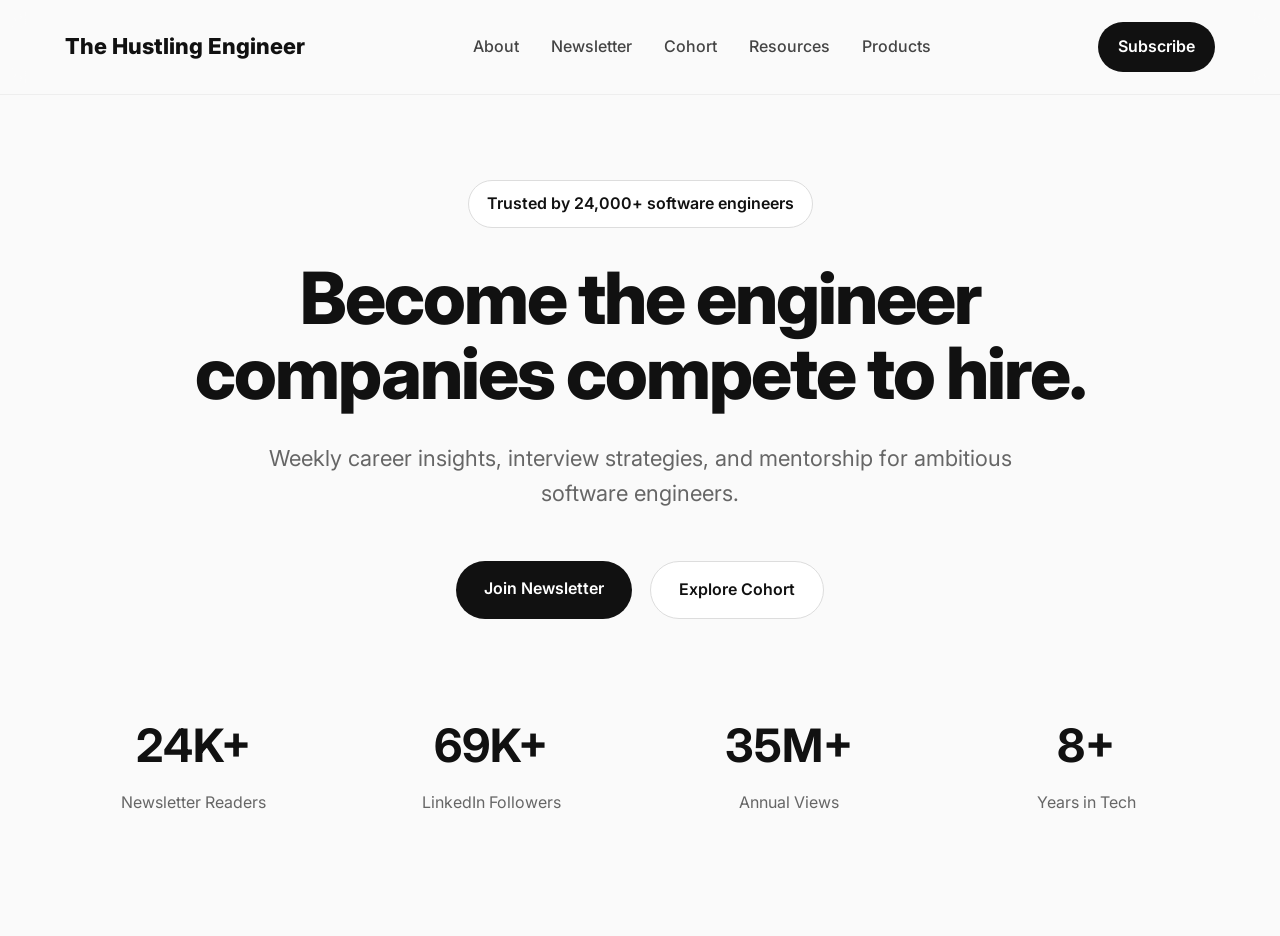
==== index.html @ dbf9c0c5 "Initial project structure" ====
<!DOCTYPE html>
<html lang="en">
<head>
    <meta charset="UTF-8">
    <meta name="viewport" content="width=device-width, initial-scale=1.0">

    <title>The Hustling Engineer | Hemant Pandey</title>

    <meta name="description" content="Helping software engineers land better jobs, earn more, and build leverage.">

    <link rel="preconnect" href="https://fonts.googleapis.com">
    <link rel="preconnect" href="https://fonts.gstatic.com" crossorigin>

    <link href="https://fonts.googleapis.com/css2?family=Inter:wght@300;400;500;600;700;800&display=swap" rel="stylesheet">

    <link rel="stylesheet" href="css/style.css">
</head>

<body>

<header>

    <div class="container nav">

        <div class="logo">
            The Hustling Engineer
        </div>

        <nav>

            <a href="#">About</a>

            <a href="#">Newsletter</a>

            <a href="#">Cohort</a>

            <a href="#">Resources</a>

            <a href="#">Products</a>

        </nav>

        <a class="btn btn-small" href="#">
            Subscribe
        </a>

    </div>

</header>

<section class="hero">

<div class="container">

<div class="eyebrow">

Trusted by 24,000+ software engineers

</div>

<h1>

Become the engineer

companies compete to hire.

</h1>

<p>

Weekly career insights, interview strategies, and mentorship for ambitious software engineers.

</p>

<div class="hero-buttons">

<a href="#" class="btn">

Join Newsletter

</a>

<a href="#" class="btn secondary">

Explore Cohort

</a>

</div>

<div class="stats">

<div>

<h2>24K+</h2>

<span>Newsletter Readers</span>

</div>

<div>

<h2>69K+</h2>

<span>LinkedIn Followers</span>

</div>

<div>

<h2>35M+</h2>

<span>Annual Views</span>

</div>

<div>

<h2>8+</h2>

<span>Years in Tech</span>

</div>

</div>

</div>

</section>

</body>
</html>
---- css/style.css ----
*{
margin:0;
padding:0;
box-sizing:border-box;
}

body{

font-family:Inter,sans-serif;

background:#FAFAFA;

color:#111;

line-height:1.6;

}

.container{

width:min(1150px,90%);

margin:auto;

}

header{

position:fixed;

top:0;

width:100%;

background:rgba(250,250,250,.8);

backdrop-filter:blur(12px);

border-bottom:1px solid #eee;

z-index:1000;

}

.nav{

display:flex;

justify-content:space-between;

align-items:center;

padding:22px 0;

}

.logo{

font-size:22px;

font-weight:800;

}

nav{

display:flex;

gap:32px;

}

nav a{

text-decoration:none;

color:#444;

font-weight:500;

transition:.2s;

}

nav a:hover{

color:#111;

}

.btn{

padding:15px 28px;

background:#111;

color:white;

text-decoration:none;

border-radius:999px;

font-weight:600;

transition:.3s;

display:inline-block;

}

.btn:hover{

transform:translateY(-2px);

}

.secondary{

background:white;

color:#111;

border:1px solid #ddd;

}

.btn-small{

padding:12px 20px;

}

.hero{

padding-top:180px;

padding-bottom:120px;

text-align:center;

}

.eyebrow{

display:inline-block;

padding:10px 18px;

border-radius:999px;

background:white;

border:1px solid #ddd;

font-weight:600;

margin-bottom:32px;

}

.hero h1{

font-size:72px;

line-height:1.05;

max-width:900px;

margin:auto;

font-weight:800;

letter-spacing:-2px;

}

.hero p{

font-size:22px;

color:#666;

max-width:760px;

margin:30px auto;

}

.hero-buttons{

display:flex;

justify-content:center;

gap:18px;

margin-top:50px;

}

.stats{

margin-top:90px;

display:grid;

grid-template-columns:repeat(4,1fr);

gap:40px;

}

.stats h2{

font-size:46px;

margin-bottom:8px;

}

.stats span{

color:#666;

}
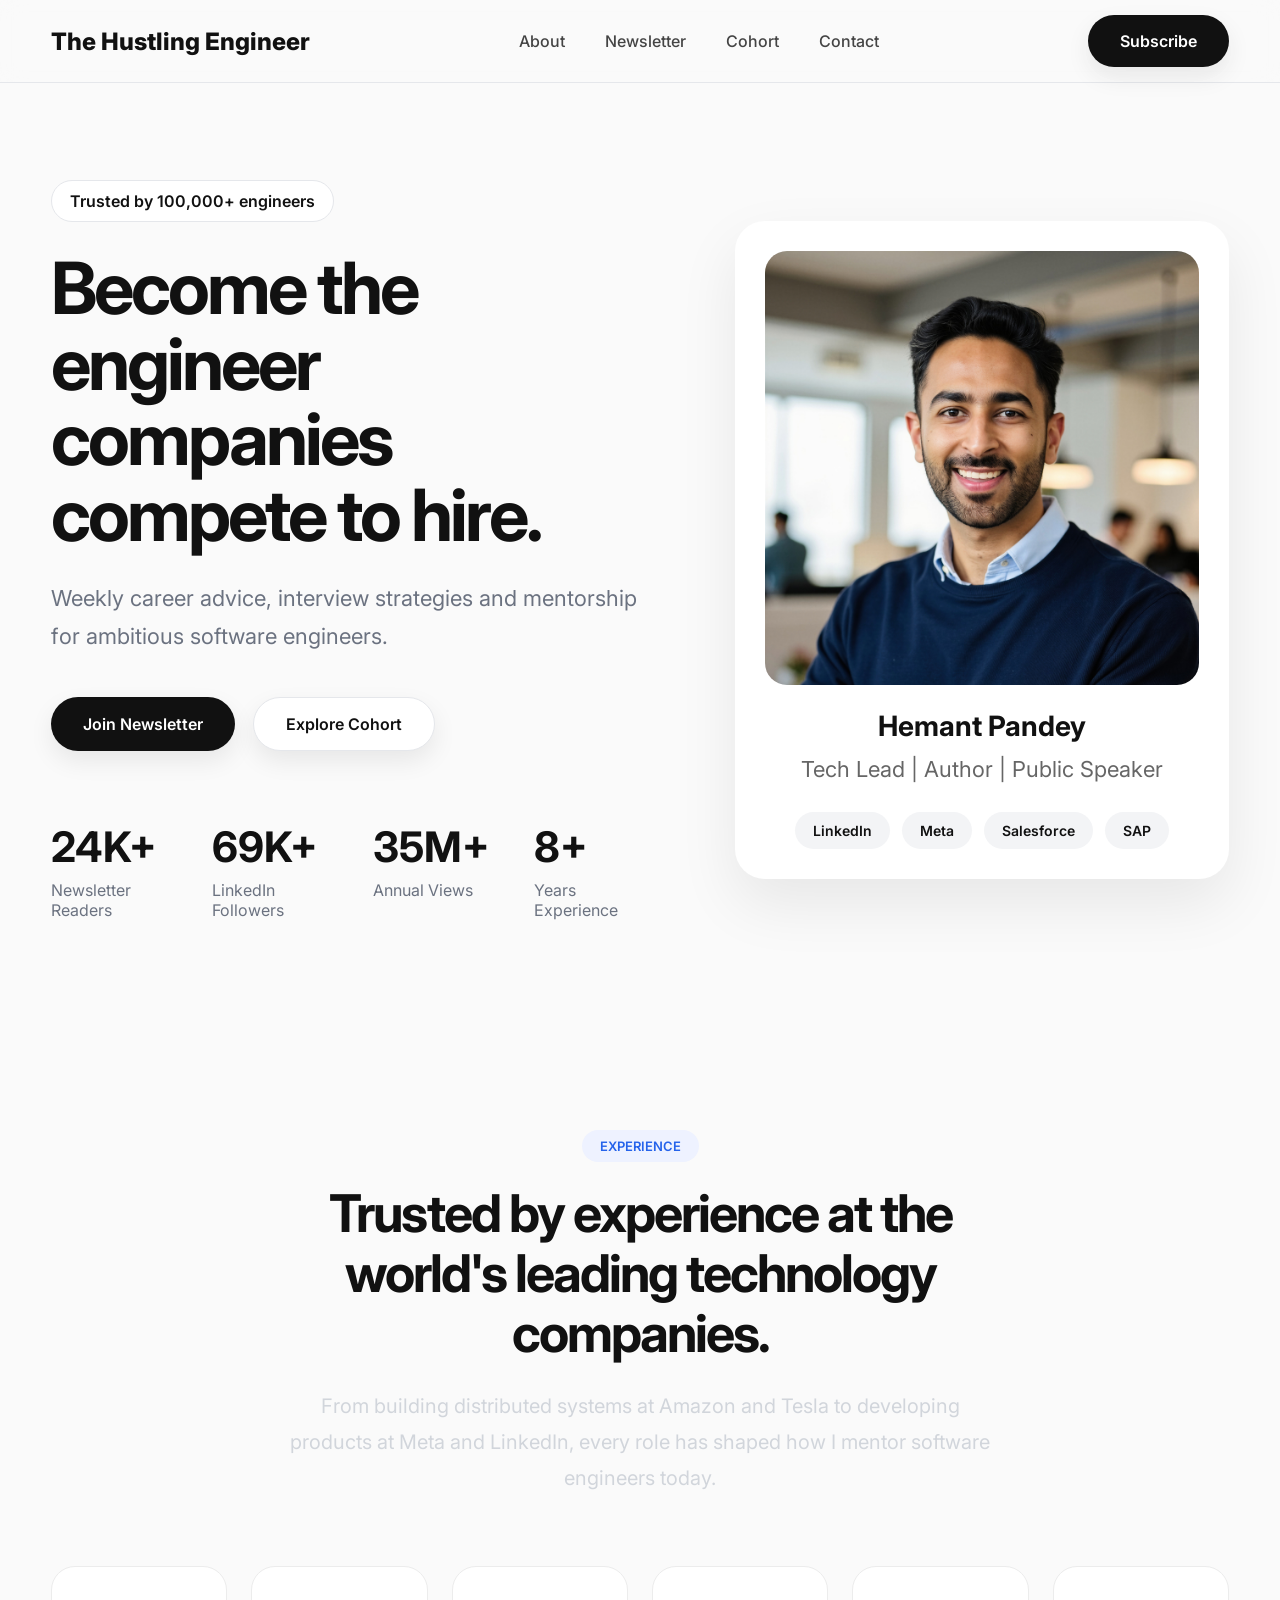
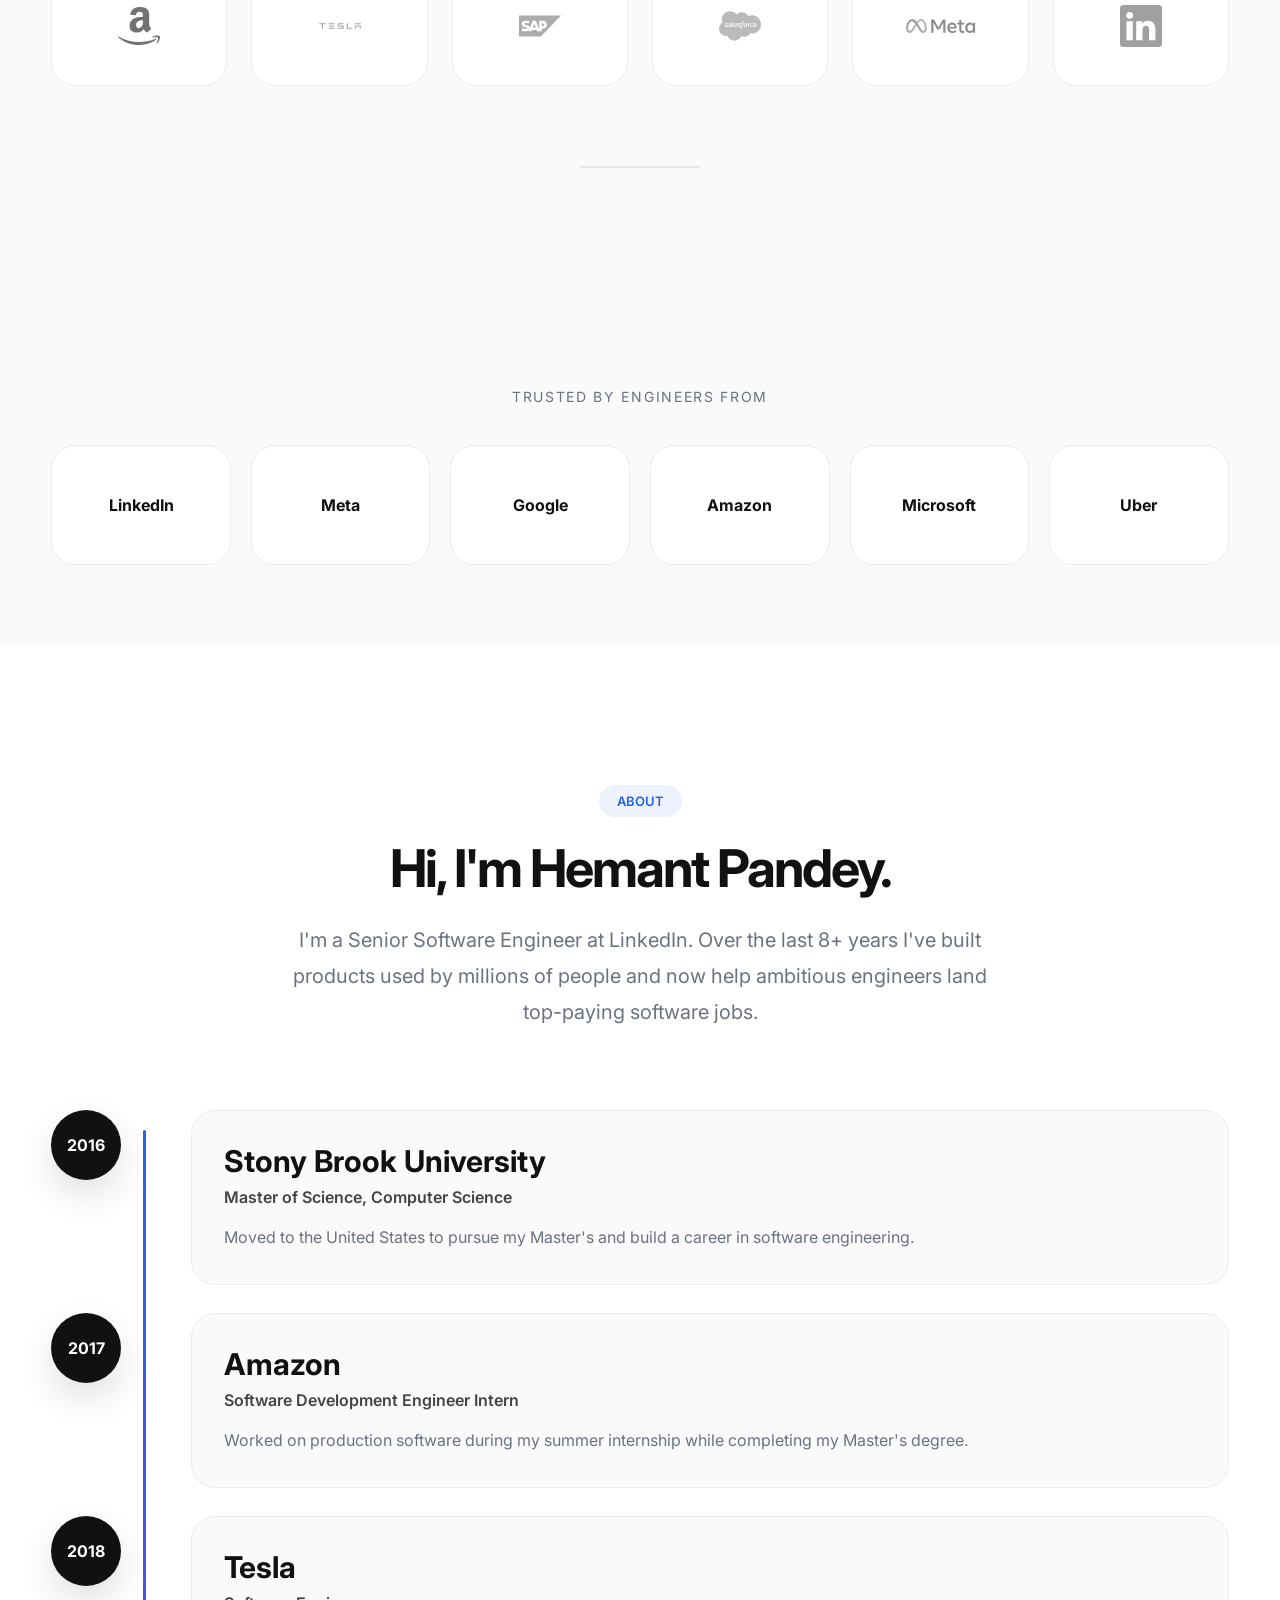
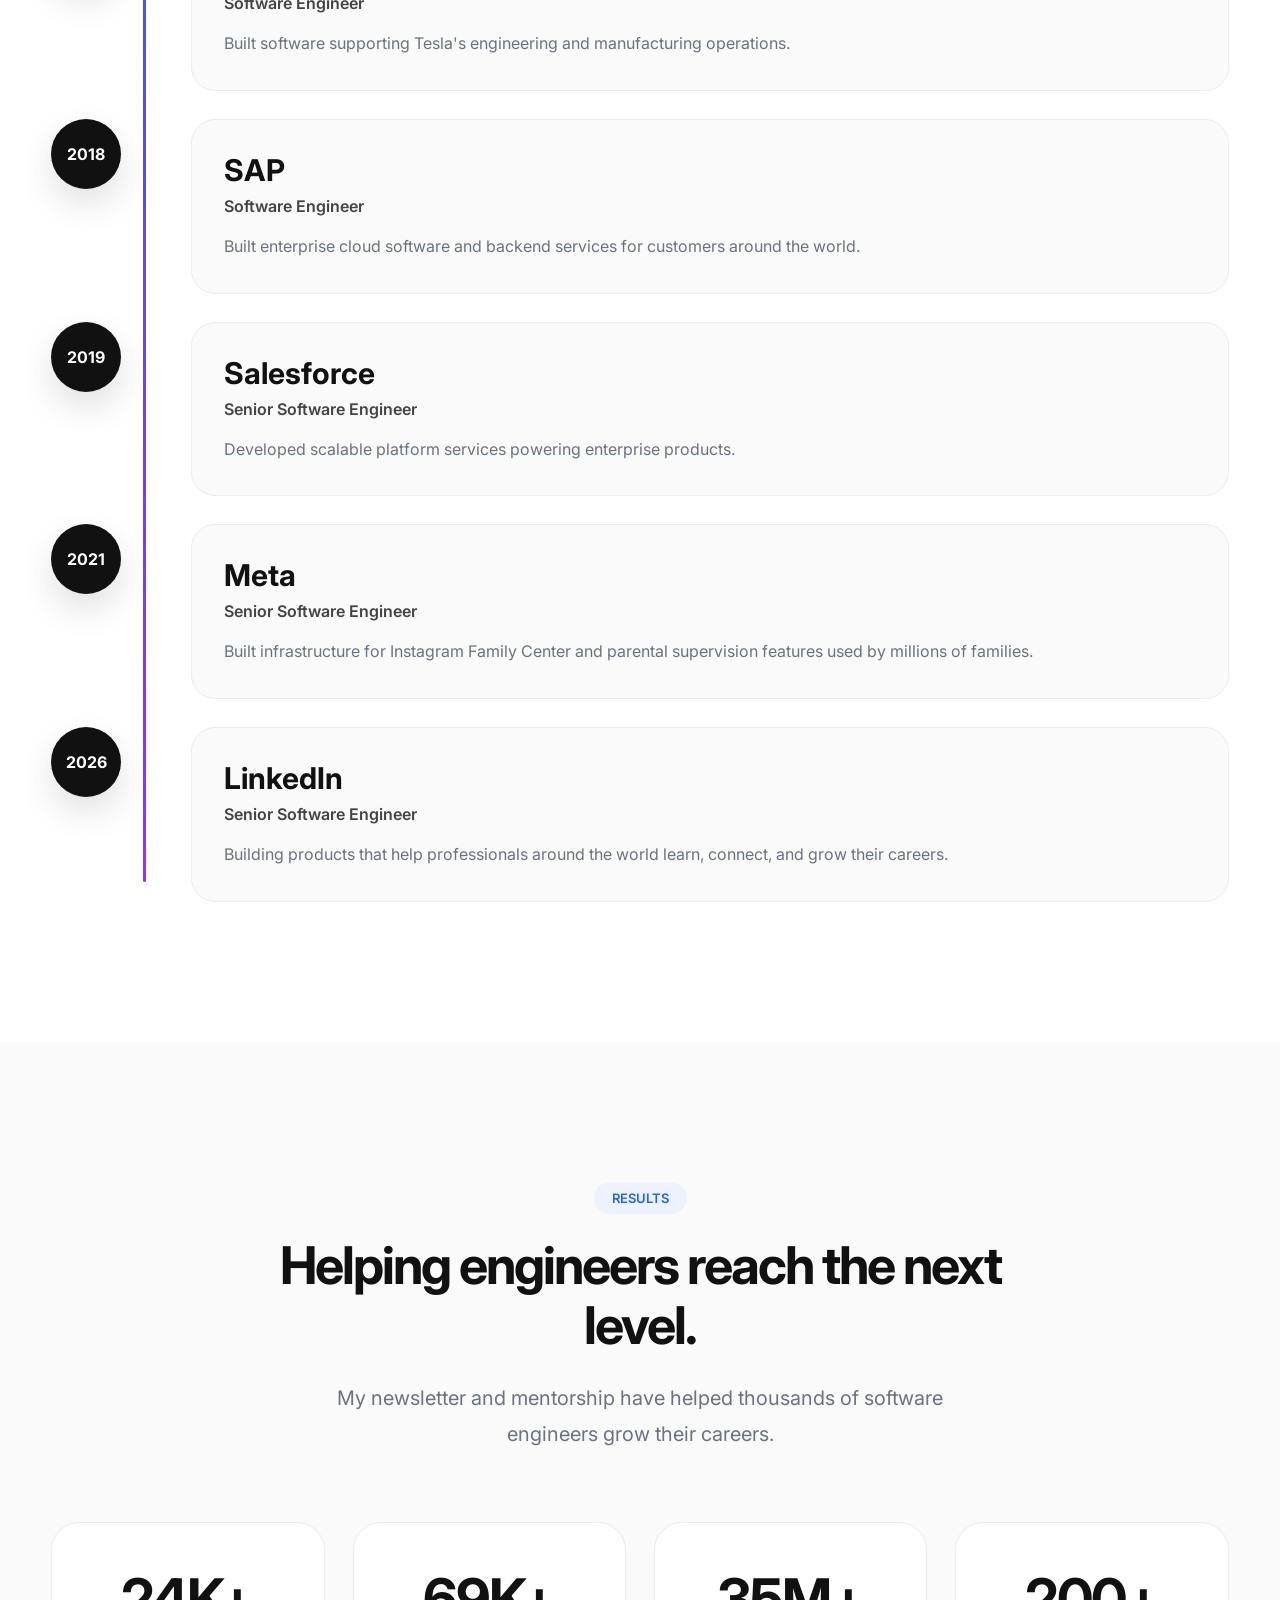
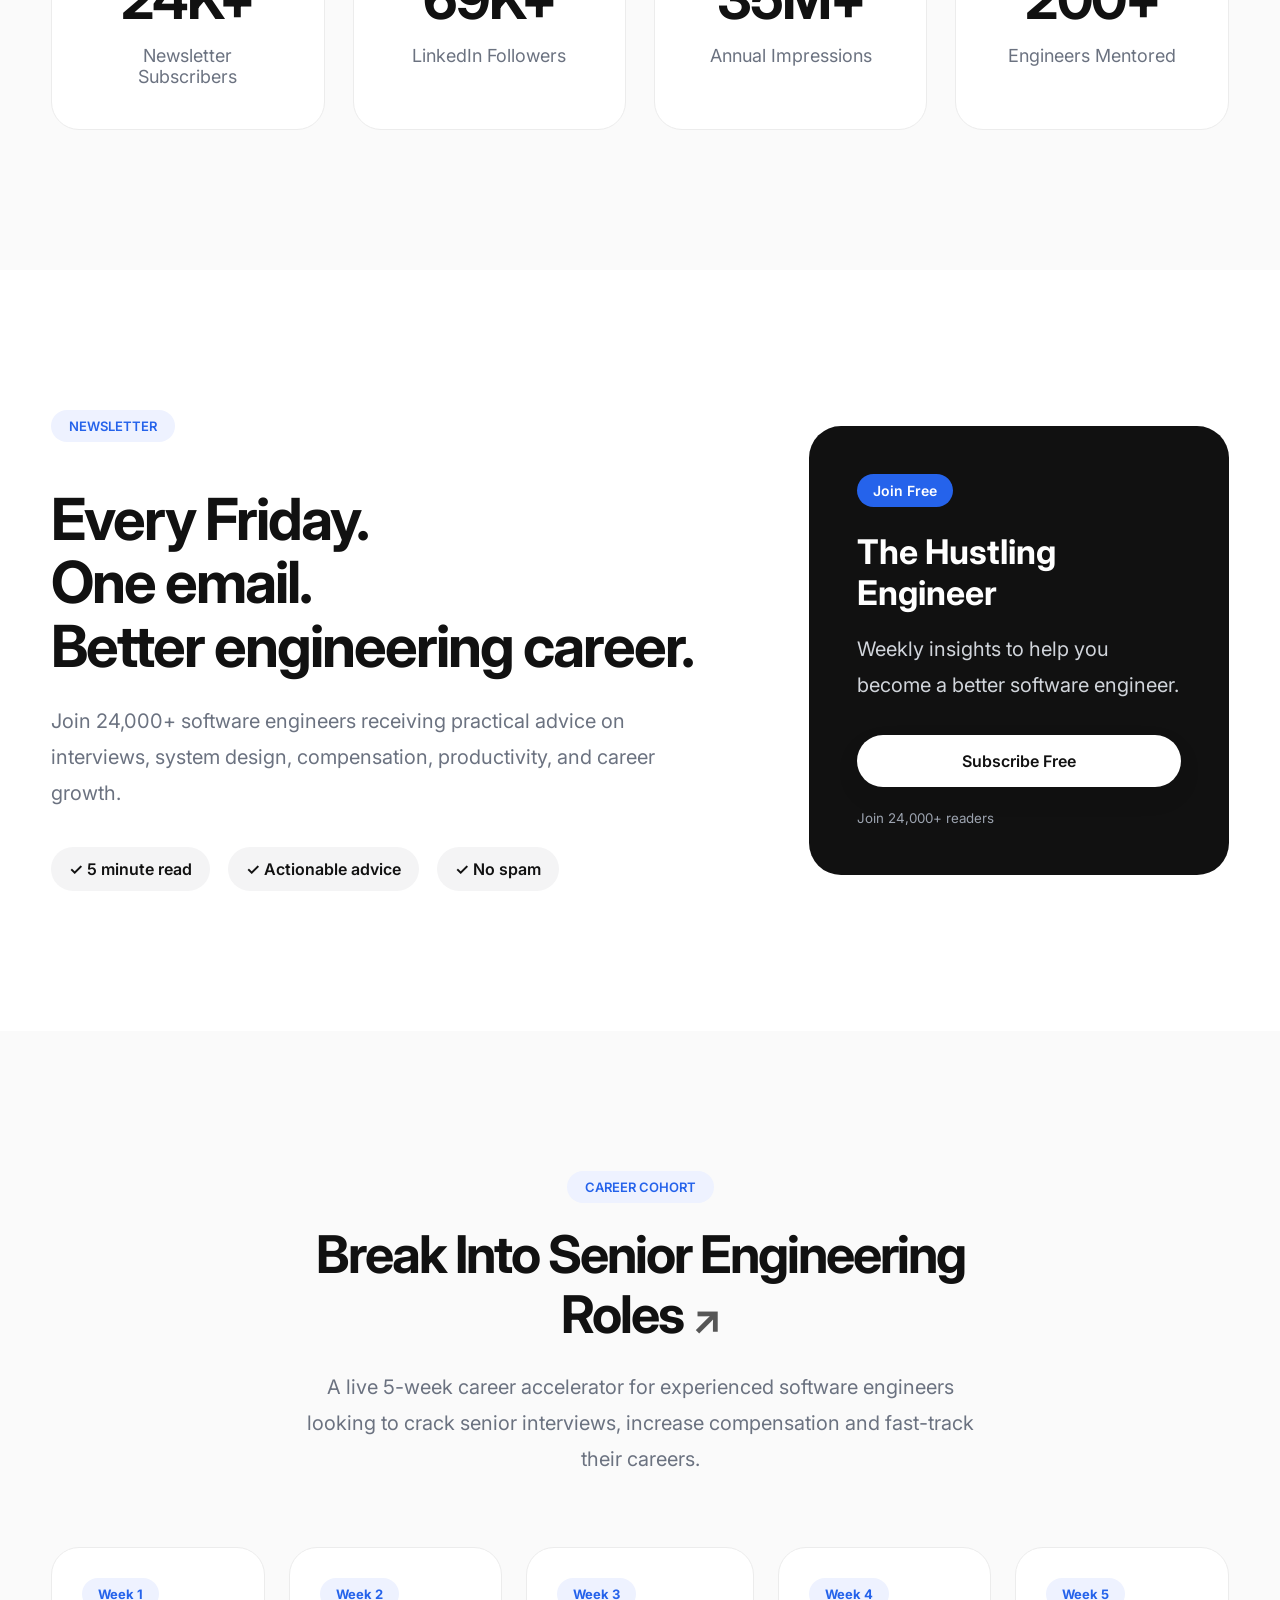
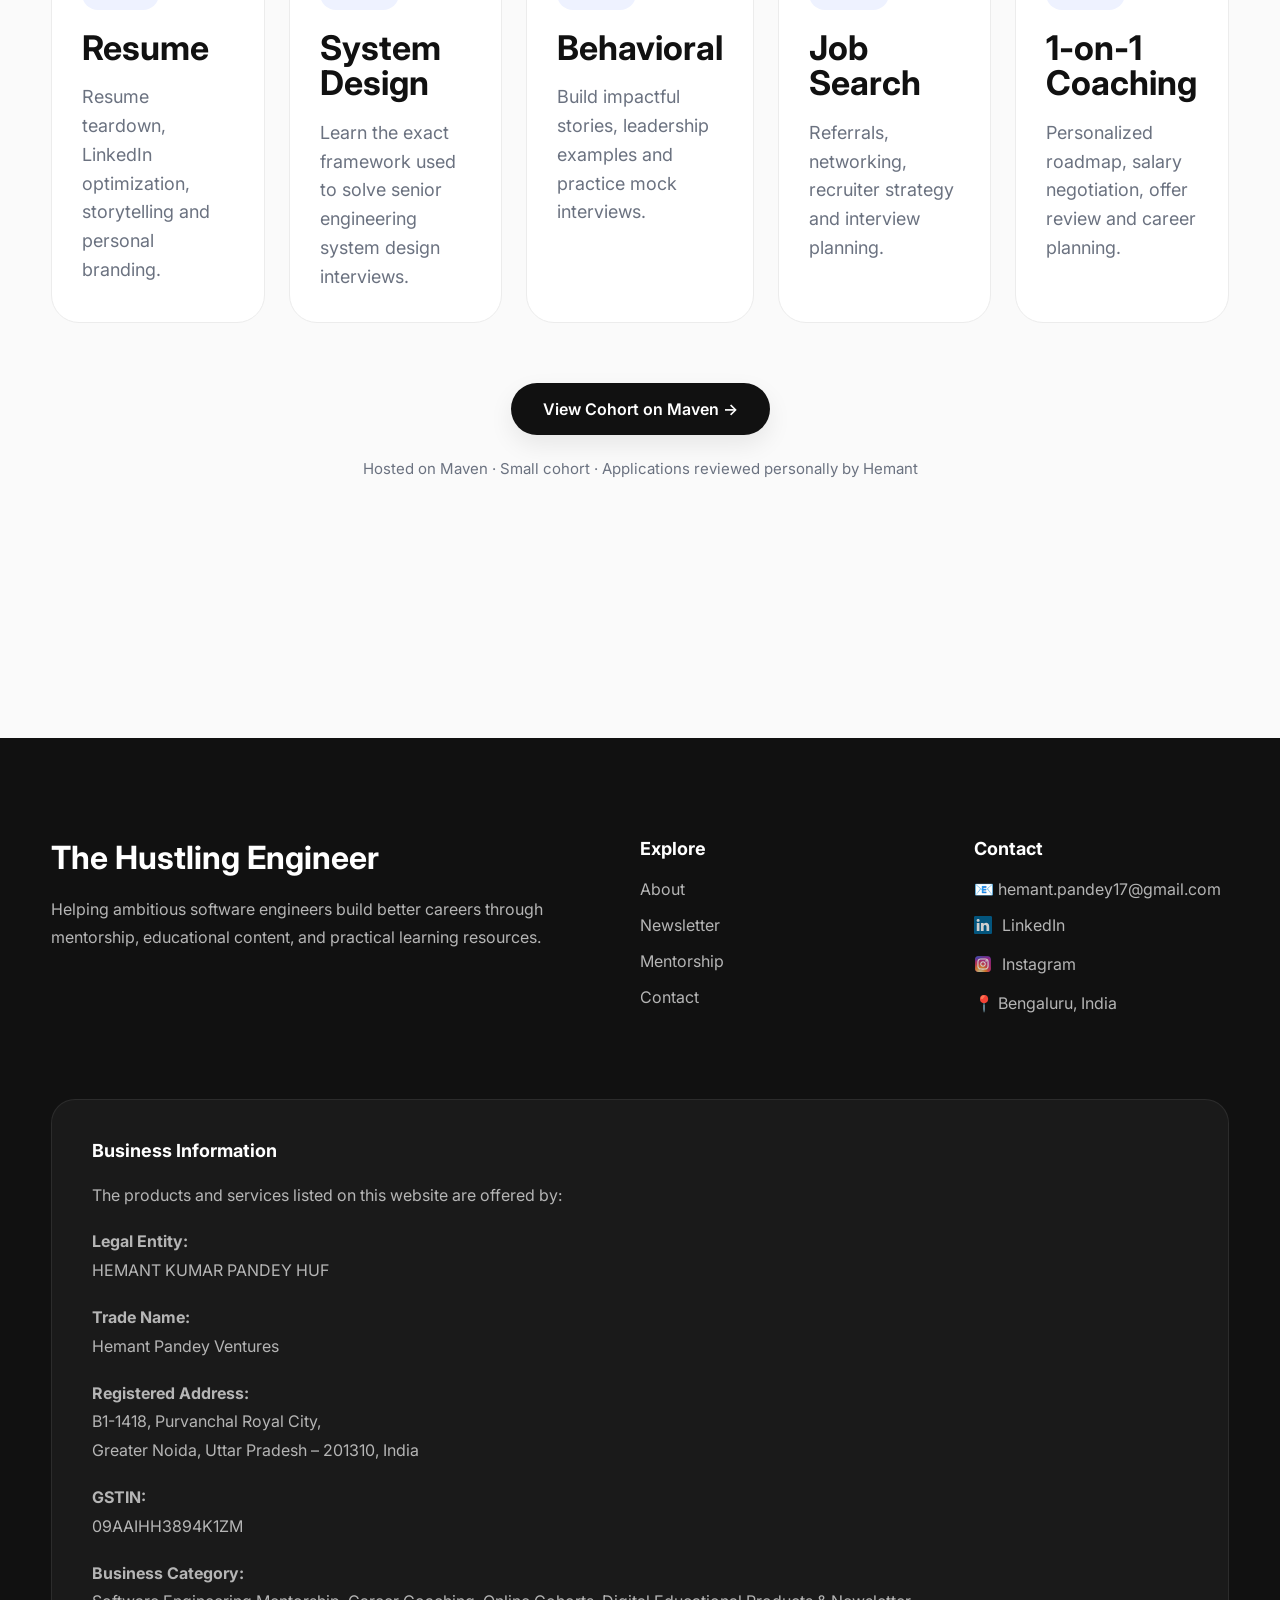
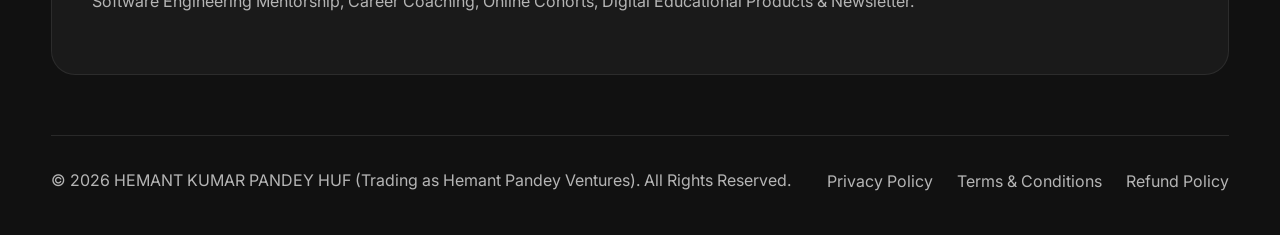
==== commit 6e1bb196: "Launch v1 website" ====
--- a/index.html
+++ b/index.html
@@ -1,132 +1,823 @@
 <!DOCTYPE html>
 <html lang="en">
+
 <head>
+
     <meta charset="UTF-8">
     <meta name="viewport" content="width=device-width, initial-scale=1.0">
 
-    <title>The Hustling Engineer | Hemant Pandey</title>
-
-    <meta name="description" content="Helping software engineers land better jobs, earn more, and build leverage.">
-
+    <title>The Hustling Engineer</title>
+
+    <meta name="description" content="Helping ambitious software engineers level up their careers.">
+
+    <!-- Fonts -->
     <link rel="preconnect" href="https://fonts.googleapis.com">
     <link rel="preconnect" href="https://fonts.gstatic.com" crossorigin>
 
-    <link href="https://fonts.googleapis.com/css2?family=Inter:wght@300;400;500;600;700;800&display=swap" rel="stylesheet">
-
+    <link href="https://fonts.googleapis.com/css2?family=Inter:wght@300;400;500;600;700;800&display=swap"
+        rel="stylesheet">
+
+    <!-- CSS -->
     <link rel="stylesheet" href="css/style.css">
+    <link rel="stylesheet" href="css/responsive.css">
+
 </head>
 
 <body>
 
-<header>
-
-    <div class="container nav">
-
-        <div class="logo">
-            The Hustling Engineer
-        </div>
-
-        <nav>
-
-            <a href="#">About</a>
-
-            <a href="#">Newsletter</a>
-
-            <a href="#">Cohort</a>
-
-            <a href="#">Resources</a>
-
-            <a href="#">Products</a>
-
-        </nav>
-
-        <a class="btn btn-small" href="#">
-            Subscribe
-        </a>
+    <header>
+
+        <div class="container navbar">
+
+            <div class="logo">
+
+                The Hustling Engineer
+
+            </div>
+
+            <nav>
+
+                <a href="#about">About</a>
+
+                <a href="#newsletter">Newsletter</a>
+
+                <a href="#cohort">Cohort</a>
+
+                <a href="#contact">Contact</a>
+
+            </nav>
+
+            <a href="https://thehustlingengineer.substack.com/subscribe" class="button">
+
+                Subscribe
+
+            </a>
+
+        </div>
+
+    </header>
+
+    <section class="hero">
+
+        <div class="container hero-grid">
+
+            <div class="hero-content">
+
+                <div class="badge">
+
+                    Trusted by 100,000+ engineers
+
+                </div>
+
+                <h1>
+
+                    Become the engineer
+
+                    companies compete to hire.
+
+                </h1>
+
+                <p>
+
+                    Weekly career advice, interview strategies and mentorship
+                    for ambitious software engineers.
+
+                </p>
+
+                <div class="hero-buttons">
+
+                    <a href="https://thehustlingengineer.substack.com/subscribe" class="button">
+
+                        Join Newsletter
+
+                    </a>
+
+                    <a href="https://maven.com/hemant-pandey/break-into-senior-engineering-roles" class="button outline">
+
+                        Explore Cohort
+
+                    </a>
+
+                </div>
+
+                <div class="stats">
+
+                    <div>
+
+                        <h2>24K+</h2>
+
+                        <span>Newsletter Readers</span>
+
+                    </div>
+
+                    <div>
+
+                        <h2>69K+</h2>
+
+                        <span>LinkedIn Followers</span>
+
+                    </div>
+
+                    <div>
+
+                        <h2>35M+</h2>
+
+                        <span>Annual Views</span>
+
+                    </div>
+
+                    <div>
+
+                        <h2>8+</h2>
+
+                        <span>Years Experience</span>
+
+                    </div>
+
+                </div>
+
+            </div>
+
+            <div class="hero-image">
+
+                <div class="profile-card">
+
+                    <img src="assets/images/hemant.jpg" alt="Hemant Pandey">
+
+                    <h3>Hemant Pandey</h3>
+
+                    <p>Tech Lead | Author | Public Speaker</p>
+
+                    <div class="companies">
+
+                        <span>LinkedIn</span>
+                        <span>Meta</span>
+                        <span>Salesforce</span>
+                        <span>SAP</span>
+
+                    </div>
+
+                </div>
+
+            </div>
+
+        </div>
+
+    </section>
+    <section class="featured">
+
+        <div class="container">
+
+            <div class="section-header">
+
+                <span class="section-tag">
+                    EXPERIENCE
+                </span>
+
+                <h2>
+                    Trusted by experience at the world's leading technology companies.
+                </h2>
+
+                <p class="section-description">
+                    From building distributed systems at Amazon and Tesla to
+                    developing products at Meta and LinkedIn, every role has
+                    shaped how I mentor software engineers today.
+                </p>
+
+            </div>
+
+            <div class="logo-grid">
+
+                <div class="logo-card">
+                    <img src="assets/logos/amazon.svg" alt="Amazon">
+                </div>
+
+                <div class="logo-card">
+                    <img src="assets/logos/tesla.svg" alt="Tesla">
+                </div>
+
+                <div class="logo-card">
+                    <img src="assets/logos/sap.svg" alt="SAP">
+                </div>
+
+                <div class="logo-card">
+                    <img src="assets/logos/salesforce.svg" alt="Salesforce">
+                </div>
+
+                <div class="logo-card">
+                    <img src="assets/logos/meta.svg" alt="Meta">
+                </div>
+
+                <div class="logo-card">
+                    <img src="assets/logos/linkedin.svg" alt="LinkedIn">
+                </div>
+
+            </div>
+            <div class="section-divider"></div>
+
+        </div>
+
+    </section>
+    <section class="trust">
+
+        <div class="container">
+
+            <p class="section-label">
+                Trusted by engineers from
+            </p>
+
+            <div class="logos">
+
+                <div class="logo-card">LinkedIn</div>
+
+                <div class="logo-card">Meta</div>
+
+                <div class="logo-card">Google</div>
+
+                <div class="logo-card">Amazon</div>
+
+                <div class="logo-card">Microsoft</div>
+
+                <div class="logo-card">Uber</div>
+
+            </div>
+
+        </div>
+
+    </section>
+
+
+    <section class="about" id="about">
+
+        <div class="container">
+
+            <div class="section-header">
+
+                <span class="section-tag">
+                    ABOUT
+                </span>
+
+                <h2>
+                    Hi, I'm Hemant Pandey.
+                </h2>
+
+                <p class="section-description">
+
+                    I'm a Senior Software Engineer at LinkedIn. Over the last
+                    8+ years I've built products used by millions of people and
+                    now help ambitious engineers land top-paying software jobs.
+
+                </p>
+
+            </div>
+            <div class="timeline">
+
+                <div class="timeline-item">
+                    <div class="timeline-year">
+                        2016
+                    </div>
+
+                    <div class="timeline-card">
+                        <h3>Stony Brook University</h3>
+                        <span>Master of Science, Computer Science</span>
+
+                        <p>
+                            Moved to the United States to pursue my Master's and build a
+                            career in software engineering.
+                        </p>
+                    </div>
+                </div>
+
+                <div class="timeline-item">
+                    <div class="timeline-year">
+                        2017
+                    </div>
+
+                    <div class="timeline-card">
+                        <h3>Amazon</h3>
+                        <span>Software Development Engineer Intern</span>
+
+                        <p>
+                            Worked on production software during my summer internship while
+                            completing my Master's degree.
+                        </p>
+                    </div>
+                </div>
+
+                <div class="timeline-item">
+                    <div class="timeline-year">
+                        2018
+                    </div>
+
+                    <div class="timeline-card">
+                        <h3>Tesla</h3>
+                        <span>Software Engineer</span>
+
+                        <p>
+                            Built software supporting Tesla's engineering and manufacturing
+                            operations.
+                        </p>
+                    </div>
+                </div>
+
+                <div class="timeline-item">
+                    <div class="timeline-year">
+                        2018
+                    </div>
+
+                    <div class="timeline-card">
+                        <h3>SAP</h3>
+                        <span>Software Engineer</span>
+
+                        <p>
+                            Built enterprise cloud software and backend services for
+                            customers around the world.
+                        </p>
+                    </div>
+                </div>
+
+                <div class="timeline-item">
+                    <div class="timeline-year">
+                        2019
+                    </div>
+
+                    <div class="timeline-card">
+                        <h3>Salesforce</h3>
+                        <span>Senior Software Engineer</span>
+
+                        <p>
+                            Developed scalable platform services powering enterprise
+                            products.
+                        </p>
+                    </div>
+                </div>
+
+                <div class="timeline-item">
+                    <div class="timeline-year">
+                        2021
+                    </div>
+
+                    <div class="timeline-card">
+                        <h3>Meta</h3>
+                        <span>Senior Software Engineer</span>
+
+                        <p>
+                            Built infrastructure for Instagram Family Center and parental
+                            supervision features used by millions of families.
+                        </p>
+                    </div>
+                </div>
+
+                <div class="timeline-item">
+                    <div class="timeline-year">
+                        2026
+                    </div>
+
+                    <div class="timeline-card">
+                        <h3>LinkedIn</h3>
+                        <span>Senior Software Engineer</span>
+
+                        <p>
+                            Building products that help professionals around the world
+                            learn, connect, and grow their careers.
+                        </p>
+                    </div>
+                </div>
+
+            </div>
+
+        </div>
+
+    </section>
+    <section class="results">
+
+        <div class="container">
+
+            <div class="section-header">
+
+                <span class="section-tag">
+                    RESULTS
+                </span>
+
+                <h2>
+                    Helping engineers reach the next level.
+                </h2>
+
+                <p class="section-description">
+
+                    My newsletter and mentorship have helped thousands of
+                    software engineers grow their careers.
+
+                </p>
+
+            </div>
+
+            <div class="results-grid">
+
+                <div class="result-card">
+
+                    <h3>24K+</h3>
+
+                    <p>Newsletter Subscribers</p>
+
+                </div>
+
+                <div class="result-card">
+
+                    <h3>69K+</h3>
+
+                    <p>LinkedIn Followers</p>
+
+                </div>
+
+                <div class="result-card">
+
+                    <h3>35M+</h3>
+
+                    <p>Annual Impressions</p>
+
+                </div>
+
+                <div class="result-card">
+
+                    <h3>200+</h3>
+
+                    <p>Engineers Mentored</p>
+
+                </div>
+
+            </div>
+
+        </div>
+
+    </section>
+    
+    <section class="newsletter" id="newsletter">
+
+        <div class="container newsletter-container">
+
+            <div class="newsletter-left">
+
+                <span class="section-tag">
+                    NEWSLETTER
+                </span>
+
+                <h2>
+                    Every Friday.<br>
+                    One email.<br>
+                    Better engineering career.
+                </h2>
+
+                <p>
+
+                    Join 24,000+ software engineers receiving practical advice on
+                    interviews, system design, compensation, productivity, and
+                    career growth.
+
+                </p>
+
+                <div class="newsletter-benefits">
+
+                    <div>✓ 5 minute read</div>
+
+                    <div>✓ Actionable advice</div>
+
+                    <div>✓ No spam</div>
+
+                </div>
+
+            </div>
+
+            <div class="newsletter-right">
+
+                <div class="newsletter-card">
+
+                    <span class="card-label">
+                        Join Free
+                    </span>
+
+                    <h3>
+                        The Hustling Engineer
+                    </h3>
+
+                    <p>
+
+                        Weekly insights to help you become a better software engineer.
+
+                    </p>
+
+                    <a href="https://thehustlingengineer.substack.com/subscribe" target="_blank" class="button">
+
+                        Subscribe Free
+
+                    </a>
+
+                    <small>
+
+                        Join 24,000+ readers
+
+                    </small>
+
+                </div>
+
+            </div>
+
+        </div>
+
+    </section>
+    <section class="cohort" id="cohort">
+
+    <div class="container">
+
+        <div class="section-header">
+
+            <span class="section-tag">
+                CAREER COHORT
+            </span>
+
+            <h2>
+
+                <a
+                    href="https://maven.com/hemant-pandey/break-into-senior-engineering-roles/"
+                    target="_blank"
+                    rel="noopener noreferrer"
+                    class="heading-link">
+
+                    Break Into Senior Engineering Roles
+
+                </a>
+
+            </h2>
+
+            <p class="section-description">
+
+                A live 5-week career accelerator for experienced software
+                engineers looking to crack senior interviews, increase
+                compensation and fast-track their careers.
+
+            </p>
+
+        </div>
+
+        <div class="roadmap">
+
+            <a class="roadmap-card"
+                href="https://maven.com/hemant-pandey/break-into-senior-engineering-roles/"
+                target="_blank"
+                rel="noopener noreferrer">
+
+                <span>Week 1</span>
+
+                <h3>Resume</h3>
+
+                <p>
+
+                    Resume teardown, LinkedIn optimization,
+                    storytelling and personal branding.
+
+                </p>
+
+            </a>
+
+            <a class="roadmap-card"
+                href="https://maven.com/hemant-pandey/break-into-senior-engineering-roles/"
+                target="_blank"
+                rel="noopener noreferrer">
+
+                <span>Week 2</span>
+
+                <h3>System Design</h3>
+
+                <p>
+
+                    Learn the exact framework used to solve
+                    senior engineering system design interviews.
+
+                </p>
+
+            </a>
+
+            <a class="roadmap-card"
+                href="https://maven.com/hemant-pandey/break-into-senior-engineering-roles/"
+                target="_blank"
+                rel="noopener noreferrer">
+
+                <span>Week 3</span>
+
+                <h3>Behavioral</h3>
+
+                <p>
+
+                    Build impactful stories, leadership examples
+                    and practice mock interviews.
+
+                </p>
+
+            </a>
+
+            <a class="roadmap-card"
+                href="https://maven.com/hemant-pandey/break-into-senior-engineering-roles/"
+                target="_blank"
+                rel="noopener noreferrer">
+
+                <span>Week 4</span>
+
+                <h3>Job Search</h3>
+
+                <p>
+
+                    Referrals, networking, recruiter strategy
+                    and interview planning.
+
+                </p>
+
+            </a>
+
+            <a class="roadmap-card"
+                href="https://maven.com/hemant-pandey/break-into-senior-engineering-roles/"
+                target="_blank"
+                rel="noopener noreferrer">
+
+                <span>Week 5</span>
+
+                <h3>1-on-1 Coaching</h3>
+
+                <p>
+
+                    Personalized roadmap, salary negotiation,
+                    offer review and career planning.
+
+                </p>
+
+            </a>
+
+        </div>
+
+        <div class="cohort-actions">
+
+            <a
+                href="https://maven.com/hemant-pandey/break-into-senior-engineering-roles/"
+                target="_blank"
+                rel="noopener noreferrer"
+                class="button">
+
+                View Cohort on Maven →
+
+            </a>
+
+        </div>
+
+        <p class="cohort-note">
+
+            Hosted on Maven · Small cohort · Applications reviewed personally by Hemant
+
+        </p>
 
     </div>
 
-</header>
-
-<section class="hero">
-
-<div class="container">
-
-<div class="eyebrow">
-
-Trusted by 24,000+ software engineers
+</section>
+
+    <footer class="footer" id="contact">
+
+        <div class="container">
+
+            <div class="footer-grid">
+
+                <div>
+
+                    <h3>The Hustling Engineer</h3>
+
+                    <p>
+                        Helping ambitious software engineers build better careers
+                        through mentorship, educational content, and practical
+                        learning resources.
+                    </p>
+
+                </div>
+
+                <div>
+
+                    <h4>Explore</h4>
+
+                    <ul>
+                        <li><a href="#about">About</a></li>
+                        <li><a href="#newsletter">Newsletter</a></li>
+                        <li><a href="#cohort">Mentorship</a></li>
+                        <li><a href="#contact">Contact</a></li>
+                    </ul>
+
+                </div>
+
+                <div>
+
+    <h4>Contact</h4>
+
+    <ul>
+
+        <li>
+            <a href="mailto:hemant.pandey17@gmail.com">
+                📧 hemant.pandey17@gmail.com
+            </a>
+        <li>
+    <a href="https://www.linkedin.com/in/hemant-pandey/"
+       target="_blank"
+       rel="noopener noreferrer">
+
+        <img src="assets/logos/linkedin.svg"
+             alt="LinkedIn"
+             class="social-icon">
+
+        LinkedIn
+
+    </a>
+</li>
+
+<li>
+    <a href="https://www.instagram.com/hemant_careerbytes/"
+       target="_blank"
+       rel="noopener noreferrer">
+
+        <img src="assets/logos/instagram.svg"
+             alt="Instagram"
+             class="social-icon">
+
+        Instagram
+
+    </a>
+</li>
+
+        <li>
+            📍 Bengaluru, India
+        </li>
+
+    </ul>
 
 </div>
 
-<h1>
-
-Become the engineer
-
-companies compete to hire.
-
-</h1>
-
-<p>
-
-Weekly career insights, interview strategies, and mentorship for ambitious software engineers.
-
-</p>
-
-<div class="hero-buttons">
-
-<a href="#" class="btn">
-
-Join Newsletter
-
-</a>
-
-<a href="#" class="btn secondary">
-
-Explore Cohort
-
-</a>
-
-</div>
-
-<div class="stats">
-
-<div>
-
-<h2>24K+</h2>
-
-<span>Newsletter Readers</span>
-
-</div>
-
-<div>
-
-<h2>69K+</h2>
-
-<span>LinkedIn Followers</span>
-
-</div>
-
-<div>
-
-<h2>35M+</h2>
-
-<span>Annual Views</span>
-
-</div>
-
-<div>
-
-<h2>8+</h2>
-
-<span>Years in Tech</span>
-
-</div>
-
-</div>
-
-</div>
-
-</section>
+            </div>
+
+            <div class="business-info">
+
+                <h4>Business Information</h4>
+
+                <p>
+                    The products and services listed on this website are offered by:
+                </p>
+
+                <p>
+                    <strong>Legal Entity:</strong><br>
+                    HEMANT KUMAR PANDEY HUF
+                </p>
+
+                <p>
+                    <strong>Trade Name:</strong><br>
+                    Hemant Pandey Ventures
+                </p>
+
+                <p>
+                    <strong>Registered Address:</strong><br>
+                    B1-1418, Purvanchal Royal City,<br>
+                    Greater Noida, Uttar Pradesh – 201310, India
+                </p>
+
+                <p>
+                    <strong>GSTIN:</strong><br>
+                    09AAIHH3894K1ZM
+                </p>
+
+                <p>
+                    <strong>Business Category:</strong><br>
+                    Software Engineering Mentorship, Career Coaching,
+                    Online Cohorts, Digital Educational Products &
+                    Newsletter.
+                </p>
+
+            </div>
+
+            <div class="footer-bottom">
+
+                <p>
+                    © 2026 HEMANT KUMAR PANDEY HUF (Trading as Hemant Pandey Ventures). All Rights Reserved.
+                </p>
+
+                <div class="footer-links">
+
+                    <a href="privacy.html">Privacy Policy</a>
+
+                    <a href="terms.html">Terms & Conditions</a>
+
+                    <a href="refund.html">Refund Policy</a>
+
+                </div>
+
+            </div>
+
+        </div>
+
+    </footer>
+
+    <script src="js/app.js"></script>
 
 </body>
+
 </html>
--- a/css/style.css
+++ b/css/style.css
@@ -1,225 +1,1439 @@
-*{
-margin:0;
-padding:0;
-box-sizing:border-box;
-}
-
-body{
-
-font-family:Inter,sans-serif;
-
-background:#FAFAFA;
-
-color:#111;
+:root {
+
+    --background: #fafafa;
+    --text: #111111;
+    --muted: #6b7280;
+    --border: #e5e7eb;
+    --primary: #111111;
+    --white: #ffffff;
+
+}
+
+* {
+
+    margin: 0;
+    padding: 0;
+    box-sizing: border-box;
+
+}
+
+html {
+
+    scroll-behavior: smooth;
+
+}
+
+body {
+
+    font-family: Inter, sans-serif;
+    background: var(--background);
+    color: var(--text);
+
+}
+
+.container {
+
+    width: min(1180px, 92%);
+    margin: auto;
+
+}
+
+header {
+
+    position: fixed;
+    top: 0;
+    left: 0;
+    width: 100%;
+    z-index: 999;
+
+    background: rgba(250, 250, 250, .85);
+
+    backdrop-filter: blur(12px);
+
+    border-bottom: 1px solid var(--border);
+
+}
+
+.navbar {
+
+    height: 82px;
+
+    display: flex;
+
+    justify-content: space-between;
+
+    align-items: center;
+
+}
+
+.logo {
+
+    font-size: 24px;
+
+    font-weight: 800;
+
+}
+
+nav {
+
+    display: flex;
+
+    gap: 40px;
+
+}
+
+nav a {
+
+    text-decoration: none;
+
+    color: #444;
+
+    font-weight: 500;
+
+    transition: .25s;
+
+}
+
+nav a:hover {
+
+    color: black;
+
+}
+
+.button {
+
+    display: inline-flex;
+
+    align-items: center;
+
+    justify-content: center;
+
+    padding: 16px 32px;
+
+    border-radius: 999px;
+
+    background: #111;
+
+    color: white;
+
+    text-decoration: none;
+
+    font-weight: 600;
+
+    font-size: 16px;
+
+    box-shadow:
+
+        0 10px 25px rgba(0, 0, 0, .08);
+
+}
+
+.button:hover {
+
+    transform: translateY(-3px);
+
+    box-shadow:
+
+        0 20px 40px rgba(0, 0, 0, .12);
+
+}
+
+.outline {
+
+    background: white;
+
+    color: #111;
+
+    border: 1px solid var(--border);
+
+}
+
+.hero {
+
+    padding-top: 180px;
+
+    padding-bottom: 120px;
+
+}
+
+.hero-grid {
+
+    display: grid;
+
+    grid-template-columns: 1.1fr .9fr;
+
+    align-items: center;
+
+    gap: 80px;
+
+}
+
+.badge {
+
+    display: inline-block;
+
+    padding: 10px 18px;
+
+    border-radius: 999px;
+
+    border: 1px solid var(--border);
+
+    background: white;
+
+    margin-bottom: 28px;
+
+    font-weight: 600;
+
+}
+
+.hero h1 {
+
+    font-size: 72px;
+
+    line-height: 1.05;
+
+    letter-spacing: -3px;
+
+    max-width: 700px;
+
+    margin-bottom: 28px;
+
+}
+
+.hero p {
+
+    font-size: 22px;
+
+    line-height: 1.7;
+
+    color: var(--muted);
+
+    max-width: 650px;
+
+}
+
+.hero-buttons {
+
+    display: flex;
+
+    gap: 18px;
+
+    margin-top: 42px;
+
+}
+
+.stats {
+
+    margin-top: 70px;
+
+    display: grid;
+
+    grid-template-columns: repeat(4, 1fr);
+
+    gap: 40px;
+
+}
+
+.stats h2 {
+
+    font-size: 42px;
+
+    margin-bottom: 8px;
+
+}
+
+.stats span {
+
+    color: var(--muted);
+
+}
+
+.hero-image img {
+
+    width: 100%;
+
+    border-radius: 32px;
+
+}
+
+.profile-card {
+
+    background: white;
+
+    border-radius: 30px;
+
+    padding: 30px;
+
+    box-shadow:
+        0 25px 60px rgba(0, 0, 0, .08);
+
+    text-align: center;
+
+}
+
+.profile-card img {
+
+    width: 100%;
+
+    border-radius: 22px;
+
+    margin-bottom: 24px;
+
+}
+
+.profile-card h3 {
+
+    font-size: 28px;
+
+    margin-bottom: 8px;
+
+}
+
+.profile-card p {
+
+    color: #666;
+
+    margin-bottom: 24px;
+
+}
+
+.companies {
+
+    display: flex;
+
+    flex-wrap: wrap;
+
+    justify-content: center;
+
+    gap: 12px;
+
+}
+
+.companies span {
+
+    padding: 10px 18px;
+
+    border-radius: 999px;
+
+    background: #f3f4f6;
+
+    font-size: 14px;
+
+    font-weight: 600;
+
+}
+
+/* =========================
+   TRUST BAR
+========================= */
+
+.trust {
+
+    padding: 80px 0;
+
+}
+
+.section-label {
+
+    text-align: center;
+
+    font-size: 14px;
+
+    letter-spacing: .12em;
+
+    text-transform: uppercase;
+
+    color: #6b7280;
+
+    margin-bottom: 40px;
+
+}
+
+.logos {
+
+    display: grid;
+
+    grid-template-columns: repeat(6, 1fr);
+
+    gap: 20px;
+
+}
+
+.logo-card {
+
+    background: white;
+
+    border: 1px solid #ececec;
+
+    border-radius: 18px;
+
+    padding: 28px;
+
+    text-align: center;
+
+    font-weight: 700;
+
+    transition: .25s;
+
+}
+
+.logo-card:hover {
+
+    transform: translateY(-6px);
+
+    box-shadow: 0 20px 50px rgba(0, 0, 0, .08);
+
+}
+
+/* ==========================
+FEATURED
+========================== */
+
+
+.section-header {
+
+    max-width: 760px;
+
+    margin: 0 auto 70px;
+
+    text-align: center;
+
+}
+
+.section-tag {
+
+    display: inline-block;
+
+    padding: 8px 18px;
+
+    border-radius: 999px;
+
+    background: #eef2ff;
+
+    color: #2563eb;
+
+    font-weight: 600;
+
+    font-size: 13px;
+
+    margin-bottom: 22px;
+
+}
+
+.section-header h2 {
+
+    font-size: 52px;
+
+    line-height: 1.15;
+
+    letter-spacing: -2px;
+
+}
+
+/* ====================================
+FEATURED LOGOS
+==================================== */
+
+.featured {
+
+    padding: 120px 0;
+    background: white;
+
+}
+
+.logo-grid {
+
+    display: grid;
+    grid-template-columns: repeat(6, 1fr);
+    gap: 24px;
+    margin-top: 70px;
+
+}
+
+.logo-card{
+
+background:white;
+
+border-radius:24px;
+
+height:120px;
+
+display:flex;
+
+justify-content:center;
+
+align-items:center;
+
+border:1px solid #ececec;
+
+transition:all .35s ease;
+
+}
+
+.logo-card img{
+
+max-width:120px;
+
+max-height:42px;
+
+width:auto;
+
+height:auto;
+
+filter:grayscale(100%);
+
+opacity:.55;
+
+transition:.35s;
+
+}
+
+.logo-card:hover{
+
+transform:translateY(-8px);
+
+box-shadow:0 20px 60px rgba(0,0,0,.08);
+
+}
+
+.logo-card:hover img{
+
+filter:none;
+
+opacity:1;
+
+transform:scale(1.08);
+
+}
+
+.company-card:hover {
+
+    transform: translateY(-8px);
+
+    box-shadow: 0 20px 60px rgba(0, 0, 0, .08);
+
+}
+
+.company-card h3 {
+
+    font-size: 30px;
+
+    margin-bottom: 12px;
+
+}
+
+.company-card p {
+
+    color: #6b7280;
+
+}
+
+/* ==========================
+ABOUT
+========================== */
+
+.about {
+
+    padding: 140px 0;
+
+    background: white;
+
+}
+
+.section-description {
+
+    max-width: 700px;
+
+    margin: 24px auto 0;
+
+    font-size: 20px;
+
+    color: #6b7280;
+
+    line-height: 1.8;
+
+}
+
+.timeline {
+
+    margin-top: 80px;
+
+    display: flex;
+
+    flex-direction: column;
+
+    gap: 28px;
+
+    position: relative;
+
+}
+
+.timeline::before{
+
+content:"";
+
+position:absolute;
+
+left:92px;
+
+top:20px;
+
+bottom:20px;
+
+width:3px;
+
+background:linear-gradient(
+    to bottom,
+    #2563eb,
+    #9333ea
+);
+
+border-radius:999px;
+
+}
+
+.timeline-item {
+
+    display: grid;
+
+    grid-template-columns: 100px 1fr;
+
+    gap: 40px;
+
+    align-items: flex-start;
+
+}
+
+.timeline-year{
+
+width:70px;
+height:70px;
+
+display:flex;
+align-items:center;
+justify-content:center;
+
+background:#111;
+
+color:white;
+
+font-weight:700;
+
+border-radius:50%;
+
+box-shadow:0 15px 35px rgba(0,0,0,.12);
+
+}
+
+.timeline-card {
+
+    background: #fafafa;
+
+    padding: 32px;
+
+    border-radius: 24px;
+
+    border: 1px solid #ececec;
+
+    transition: .3s;
+
+}
+
+.timeline-card:hover {
+
+    transform: translateX(8px);
+
+    box-shadow: 0 25px 60px rgba(0, 0, 0, .06);
+
+}
+
+.timeline-card h3 {
+
+    font-size: 30px;
+
+    margin-bottom: 8px;
+
+}
+
+.timeline-card span {
+
+    display: block;
+
+    font-weight: 600;
+
+    margin-bottom: 16px;
+
+    color: #444;
+
+}
+
+.timeline-card p {
+
+    color: #6b7280;
+
+    line-height: 1.8;
+
+}
+
+/* ==========================
+RESULTS
+========================== */
+
+.results {
+
+    padding: 140px 0;
+
+    background: #fafafa;
+
+}
+
+.results-grid {
+
+    margin-top: 70px;
+
+    display: grid;
+
+    grid-template-columns: repeat(4, 1fr);
+
+    gap: 28px;
+
+}
+
+.result-card {
+
+    background: white;
+
+    padding: 42px;
+
+    border-radius: 28px;
+
+    text-align: center;
+
+    border: 1px solid #ececec;
+
+    transition: .35s;
+
+}
+
+.result-card:hover {
+
+    transform: translateY(-8px);
+
+    box-shadow: 0 20px 60px rgba(0, 0, 0, .08);
+
+}
+
+.result-card h3 {
+
+    font-size: 56px;
+
+    margin-bottom: 12px;
+
+    letter-spacing: -2px;
+
+}
+
+.result-card p {
+
+    color: #6b7280;
+
+    font-size: 18px;
+
+}
+
+/* =======================================
+SOCIAL PROOF
+======================================= */
+
+.social-proof {
+
+    padding: 120px 0;
+
+}
+
+.social-grid {
+
+    display: grid;
+
+    grid-template-columns: 2fr 1fr 1fr 1fr;
+
+    gap: 24px;
+
+}
+
+.metric-card {
+
+    background: #fff;
+
+    padding: 40px;
+
+    border-radius: 28px;
+
+    border: 1px solid #ececec;
+
+    transition: .35s ease;
+
+}
+
+.metric-card:hover {
+
+    transform: translateY(-8px);
+
+    box-shadow: 0 30px 70px rgba(0, 0, 0, .08);
+
+}
+
+.metric-card h2 {
+
+    font-size: 64px;
+
+    letter-spacing: -3px;
+
+    margin-bottom: 18px;
+
+}
+
+.metric-card p {
+
+    font-size: 18px;
+
+    line-height: 1.7;
+
+    color: #6b7280;
+
+}
+
+.featured{
+
+padding:90px 0 140px;
+
+background:#fafafa;
+
+}
+
+.featured p {
+
+    color: #d1d5db;
+
+}
+
+/* ==========================
+NEWSLETTER
+========================== */
+
+.newsletter {
+
+    padding: 140px 0;
+
+    background: white;
+
+}
+
+.newsletter-container {
+
+    display: grid;
+
+    grid-template-columns: 1fr 420px;
+
+    gap: 80px;
+
+    align-items: center;
+
+}
+
+.newsletter h2 {
+
+    font-size: 58px;
+
+    line-height: 1.1;
+
+    letter-spacing: -2px;
+
+    margin: 24px 0;
+
+}
+
+.newsletter p {
+
+    font-size: 20px;
+
+    color: #6b7280;
+
+    line-height: 1.8;
+
+    max-width: 650px;
+
+}
+
+.newsletter-benefits {
+
+    margin-top: 36px;
+
+    display: flex;
+
+    flex-wrap: wrap;
+
+    gap: 18px;
+
+}
+
+.newsletter-benefits div {
+
+    padding: 12px 18px;
+
+    background: #f4f4f5;
+
+    border-radius: 999px;
+
+    font-weight: 600;
+
+}
+
+.newsletter-card {
+
+    background: #111;
+
+    color: white;
+
+    padding: 48px;
+
+    border-radius: 32px;
+
+}
+
+.card-label {
+
+    display: inline-block;
+
+    padding: 8px 16px;
+
+    border-radius: 999px;
+
+    background: #2563eb;
+
+    margin-bottom: 24px;
+
+    font-size: 14px;
+
+    font-weight: 600;
+
+}
+
+.newsletter-card h3 {
+
+    font-size: 34px;
+
+    margin-bottom: 18px;
+
+}
+
+.newsletter-card p {
+
+    color: #d1d5db;
+
+    margin-bottom: 32px;
+
+}
+
+.newsletter-card .button {
+
+    width: 100%;
+
+    background: white;
+
+    color: #111;
+
+    margin-bottom: 20px;
+
+}
+
+.newsletter-card small {
+
+    color: #9ca3af;
+
+}
+
+/* ====================================
+COHORT
+==================================== */
+
+.cohort{
+
+padding:140px 0;
+
+background:#fafafa;
+
+}
+
+.heading-link{
+
+text-decoration:none;
+
+color:inherit;
+
+transition:.3s;
+
+}
+
+.heading-link:hover{
+
+color:#2563eb;
+
+}
+
+.roadmap{
+
+margin-top:70px;
+
+display:grid;
+
+grid-template-columns:repeat(5,1fr);
+
+gap:24px;
+
+}
+
+.roadmap-card{
+
+display:flex;
+
+flex-direction:column;
+
+text-decoration:none;
+
+color:inherit;
+
+background:white;
+
+padding:30px;
+
+border-radius:28px;
+
+border:1px solid #ececec;
+
+transition:.35s;
+
+cursor:pointer;
+
+min-height:310px;
+
+}
+
+.roadmap-card:hover{
+
+transform:translateY(-10px);
+
+box-shadow:0 25px 60px rgba(0,0,0,.08);
+
+border-color:#2563eb;
+
+}
+
+.roadmap-card span{
+
+display:inline-flex;
+
+align-items:center;
+
+justify-content:center;
+
+width:max-content;
+
+padding:8px 16px;
+
+background:#eef2ff;
+
+color:#2563eb;
+
+border-radius:999px;
+
+font-size:13px;
+
+font-weight:700;
+
+margin-bottom:20px;
+
+}
+
+.roadmap-card h3{
+
+font-size:34px;
+
+line-height:1.05;
+
+margin-bottom:18px;
+
+}
+
+.roadmap-card p{
 
 line-height:1.6;
 
-}
-
-.container{
-
-width:min(1150px,90%);
-
-margin:auto;
-
-}
-
-header{
-
-position:fixed;
-
-top:0;
-
-width:100%;
-
-background:rgba(250,250,250,.8);
-
-backdrop-filter:blur(12px);
-
-border-bottom:1px solid #eee;
-
-z-index:1000;
-
-}
-
-.nav{
+color:#6b7280;
+
+font-size:18px;
+
+}
+
+.cohort-actions{
+
+margin-top:60px;
 
 display:flex;
 
-justify-content:space-between;
-
-align-items:center;
-
-padding:22px 0;
-
-}
-
-.logo{
-
-font-size:22px;
-
-font-weight:800;
-
-}
-
-nav{
-
-display:flex;
-
-gap:32px;
-
-}
-
-nav a{
+justify-content:center;
+
+}
+
+.cohort-note{
+
+margin-top:24px;
+
+text-align:center;
+
+color:#6b7280;
+
+font-size:15px;
+
+}
+
+/* ====================================
+FOOTER
+==================================== */
+
+.footer {
+
+    background: #111;
+
+    color: white;
+
+    padding: 100px 0 40px;
+
+    margin-top: 120px;
+
+}
+
+.footer-grid {
+
+    display: grid;
+
+    grid-template-columns: 2fr 1fr 1fr;
+
+    gap: 80px;
+
+    margin-bottom: 70px;
+
+}
+
+.footer h3 {
+
+    font-size: 32px;
+
+    margin-bottom: 18px;
+
+}
+
+.footer h4 {
+
+    margin-bottom: 20px;
+
+    font-size: 18px;
+
+}
+
+.footer p {
+
+    color: #b5b5b5;
+
+    line-height: 1.8;
+
+}
+
+.footer ul {
+
+    list-style: none;
+
+    padding: 0;
+
+}
+
+.footer li {
+
+    margin-bottom: 14px;
+
+    color: #b5b5b5;
+
+}
+
+.footer a {
+
+    color: #b5b5b5;
+
+    text-decoration: none;
+
+    transition: .25s;
+
+}
+
+.footer a:hover {
+
+    color: white;
+
+}
+
+.business-info {
+
+    margin-top: 60px;
+
+    padding: 40px;
+
+    border-radius: 24px;
+
+    background: #1a1a1a;
+
+    border: 1px solid rgba(255, 255, 255, .08);
+
+}
+
+.business-info h4 {
+
+    margin-bottom: 20px;
+
+}
+
+.business-info p {
+
+    margin-bottom: 18px;
+
+}
+
+.footer-bottom {
+
+    margin-top: 60px;
+
+    padding-top: 30px;
+
+    border-top: 1px solid rgba(255, 255, 255, .1);
+
+    display: flex;
+
+    justify-content: space-between;
+
+    align-items: center;
+
+    gap: 24px;
+
+    flex-wrap: wrap;
+
+}
+
+.footer-links {
+
+    display: flex;
+
+    gap: 24px;
+
+    flex-wrap: wrap;
+
+}
+
+* {
+
+    transition:
+
+        background-color .25s,
+
+        color .25s,
+
+        border-color .25s,
+
+        transform .25s,
+
+        box-shadow .25s;
+
+}
+
+img {
+
+    display: block;
+
+    max-width: 100%;
+
+}
+
+section {
+
+    overflow: hidden;
+
+}
+
+.section-divider{
+
+margin:80px auto 0;
+
+width:120px;
+
+height:2px;
+
+background:#e5e7eb;
+
+border-radius:999px;
+
+}
+
+.heading-link{
+
+color:inherit;
 
 text-decoration:none;
 
-color:#444;
-
-font-weight:500;
-
-transition:.2s;
-
-}
-
-nav a:hover{
-
-color:#111;
-
-}
-
-.btn{
-
-padding:15px 28px;
-
-background:#111;
-
-color:white;
+transition:.3s;
+
+}
+
+.heading-link:hover{
+
+color:#2563eb;
+
+}
+
+.heading-link::after{
+
+content:" ↗";
+
+font-size:.8em;
+
+opacity:.7;
+
+}
+
+.heading-link{
+
+color:inherit;
 
 text-decoration:none;
 
-border-radius:999px;
-
-font-weight:600;
-
 transition:.3s;
 
-display:inline-block;
-
-}
-
-.btn:hover{
-
-transform:translateY(-2px);
-
-}
-
-.secondary{
-
-background:white;
-
-color:#111;
-
-border:1px solid #ddd;
-
-}
-
-.btn-small{
-
-padding:12px 20px;
-
-}
-
-.hero{
-
-padding-top:180px;
-
-padding-bottom:120px;
-
-text-align:center;
-
-}
-
-.eyebrow{
-
-display:inline-block;
-
-padding:10px 18px;
-
-border-radius:999px;
-
-background:white;
-
-border:1px solid #ddd;
-
-font-weight:600;
-
-margin-bottom:32px;
-
-}
-
-.hero h1{
-
-font-size:72px;
-
-line-height:1.05;
-
-max-width:900px;
-
-margin:auto;
-
-font-weight:800;
-
-letter-spacing:-2px;
-
-}
-
-.hero p{
-
-font-size:22px;
-
-color:#666;
-
-max-width:760px;
-
-margin:30px auto;
-
-}
-
-.hero-buttons{
-
-display:flex;
-
-justify-content:center;
-
-gap:18px;
+}
+
+.heading-link:hover{
+
+color:#2563eb;
+
+}
+
+.heading-link::after{
+
+content:" ↗";
+
+font-size:.8em;
+
+opacity:.7;
+
+}
+
+.footer ul {
+
+    list-style: none;
+    padding: 0;
+    margin: 0;
+
+}
+
+.footer ul li {
+
+    margin-bottom: 16px;
+
+}
+
+.footer ul li a {
+
+    display: inline-flex;
+    align-items: center;
+    gap: 10px;
+
+    color: #b5b5b5;
+    text-decoration: none;
+
+    transition: .25s;
+
+}
+
+.footer ul li a:hover {
+
+    color: white;
+    transform: translateX(4px);
+
+}
+
+.social-icon {
+
+    width: 18px;
+    height: 18px;
+    opacity: .8;
+    transition: .25s;
+
+}
+
+.footer a:hover .social-icon {
+
+    opacity: 1;
+    transform: scale(1.1);
+
+}
+
+/* ====================================
+LEGAL PAGES
+==================================== */
+
+.legal-page{
+
+padding:140px 0;
+
+min-height:100vh;
+
+}
+
+.legal-page h1{
+
+font-size:56px;
+
+margin-bottom:30px;
+
+}
+
+.legal-page h2{
 
 margin-top:50px;
 
-}
-
-.stats{
-
-margin-top:90px;
-
-display:grid;
-
-grid-template-columns:repeat(4,1fr);
-
-gap:40px;
-
-}
-
-.stats h2{
-
-font-size:46px;
-
-margin-bottom:8px;
-
-}
-
-.stats span{
-
-color:#666;
+margin-bottom:16px;
+
+}
+
+.legal-page p,
+.legal-page li{
+
+font-size:18px;
+
+line-height:1.9;
+
+color:#555;
+
+}
+
+.legal-page ul{
+
+padding-left:24px;
+
+margin:20px 0;
+
+}
+
+.legal-page a{
+
+color:#2563eb;
+
+text-decoration:none;
 
 }
--- a/css/responsive.css
+++ b/css/responsive.css
@@ -0,0 +1,220 @@
+/* ==========================
+TABLETS
+========================== */
+
+@media (max-width: 1024px){
+
+.hero-grid,
+.newsletter-container,
+.footer-grid{
+
+grid-template-columns:1fr;
+
+gap:50px;
+
+}
+
+.social-grid{
+
+grid-template-columns:repeat(2,1fr);
+
+}
+
+.company-grid{
+
+grid-template-columns:repeat(2,1fr);
+
+}
+
+.roadmap{
+
+grid-template-columns:repeat(2,1fr);
+
+}
+
+.stats{
+
+grid-template-columns:repeat(2,1fr);
+
+}
+
+.hero h1{
+
+font-size:56px;
+
+}
+
+.section-header h2{
+
+font-size:42px;
+
+}
+
+}
+
+/* ==========================
+MOBILE
+========================== */
+
+@media (max-width:768px){
+
+.navbar{
+
+height:auto;
+
+padding:18px 0;
+
+flex-direction:column;
+
+gap:18px;
+
+}
+
+nav{
+
+display:none;
+
+}
+
+.hero{
+
+padding-top:140px;
+
+}
+
+.hero h1{
+
+font-size:42px;
+
+letter-spacing:-1px;
+
+}
+
+.hero p{
+
+font-size:18px;
+
+}
+
+.hero-buttons{
+
+flex-direction:column;
+
+}
+
+.button{
+
+width:100%;
+
+}
+
+.stats,
+.social-grid,
+.company-grid,
+.roadmap{
+
+grid-template-columns:1fr;
+
+}
+
+.timeline-item{
+
+grid-template-columns:1fr;
+
+}
+
+.timeline::before{
+
+display:none;
+
+}
+
+.timeline-year{
+
+padding-bottom:12px;
+
+}
+
+.newsletter h2{
+
+font-size:42px;
+
+}
+
+.footer-grid{
+
+grid-template-columns:1fr;
+
+}
+
+.footer-bottom{
+
+flex-direction:column;
+
+align-items:flex-start;
+
+}
+
+}
+
+@media (max-width:1024px){
+
+.logo-grid{
+
+grid-template-columns:repeat(3,1fr);
+
+}
+
+}
+
+@media (max-width:768px){
+
+.logo-grid{
+
+grid-template-columns:repeat(2,1fr);
+
+}
+
+.logo-card{
+
+height:100px;
+
+}
+
+}
+
+@media (max-width:1200px){
+
+.roadmap{
+
+grid-template-columns:repeat(3,1fr);
+
+}
+
+}
+
+@media (max-width:900px){
+
+.roadmap{
+
+grid-template-columns:repeat(2,1fr);
+
+}
+
+}
+
+@media (max-width:768px){
+
+.roadmap{
+
+grid-template-columns:1fr;
+
+}
+
+.roadmap-card{
+
+min-height:auto;
+
+}
+
+}
